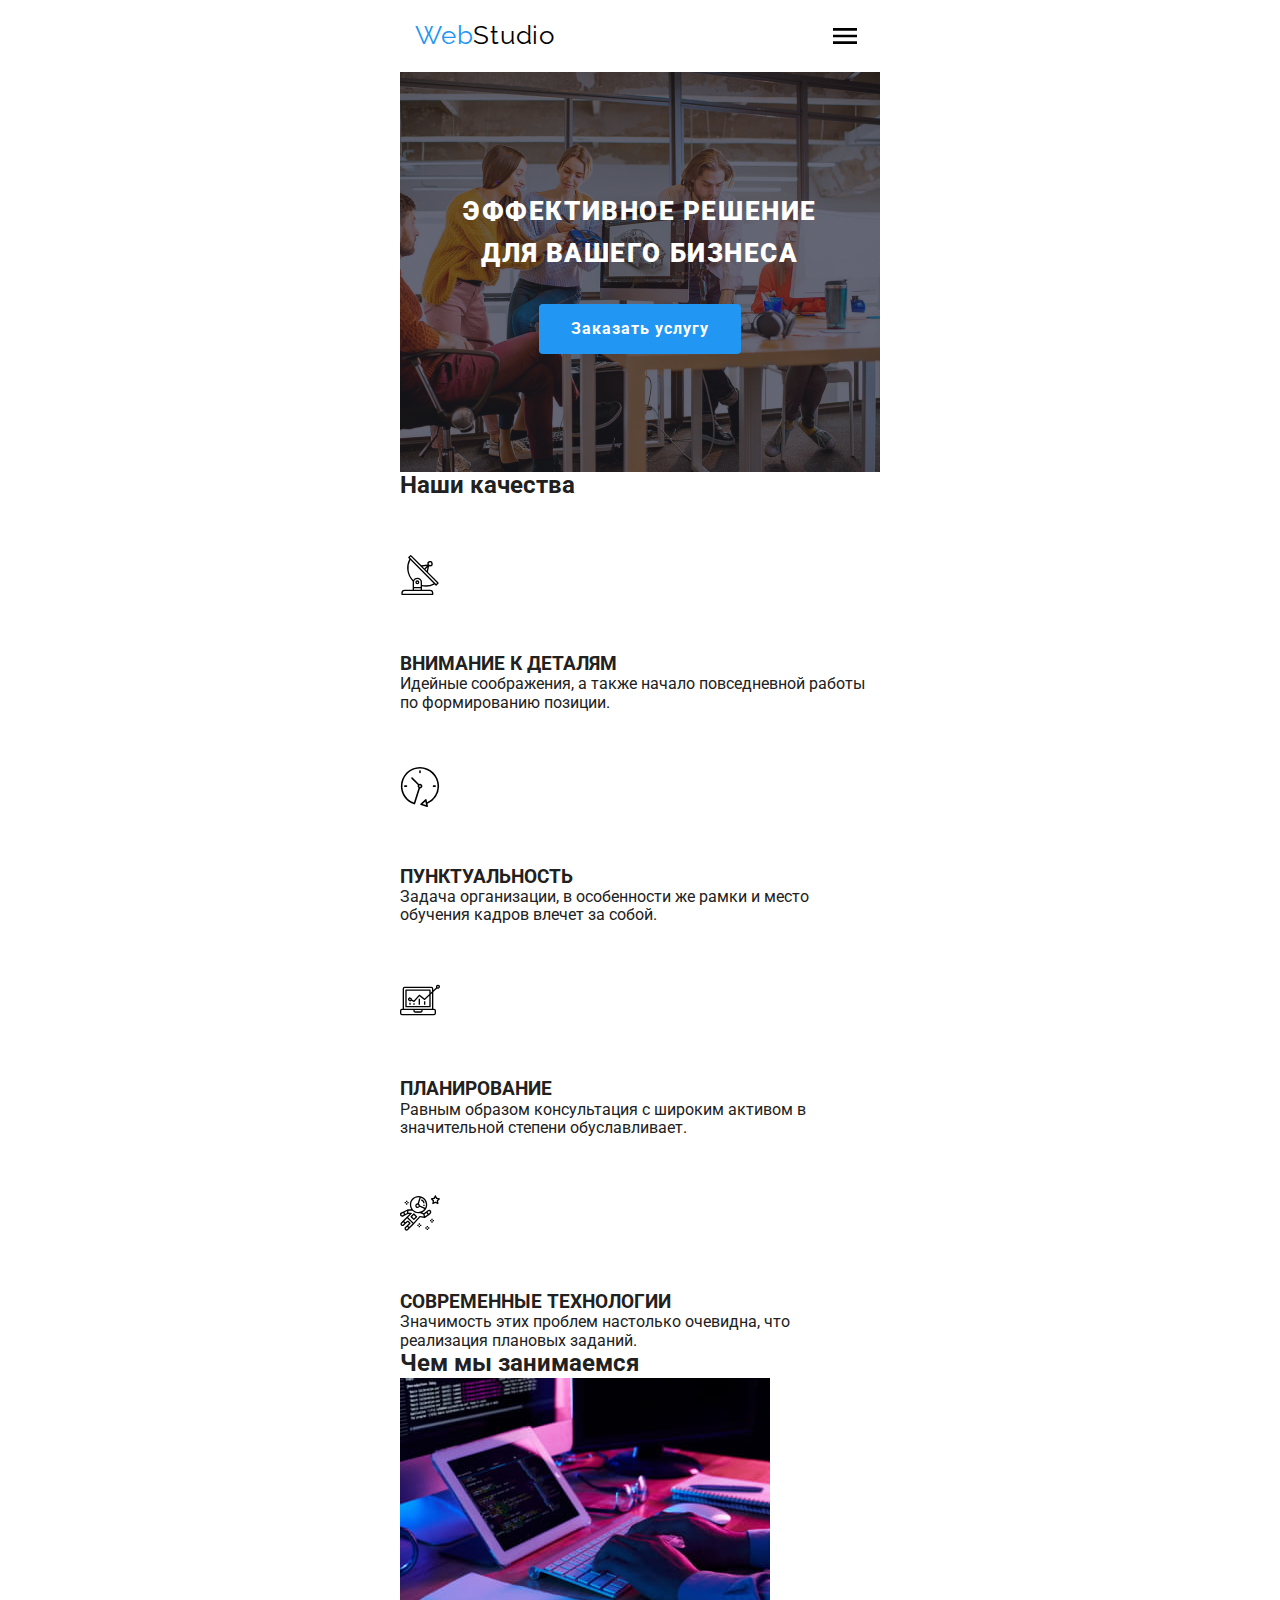
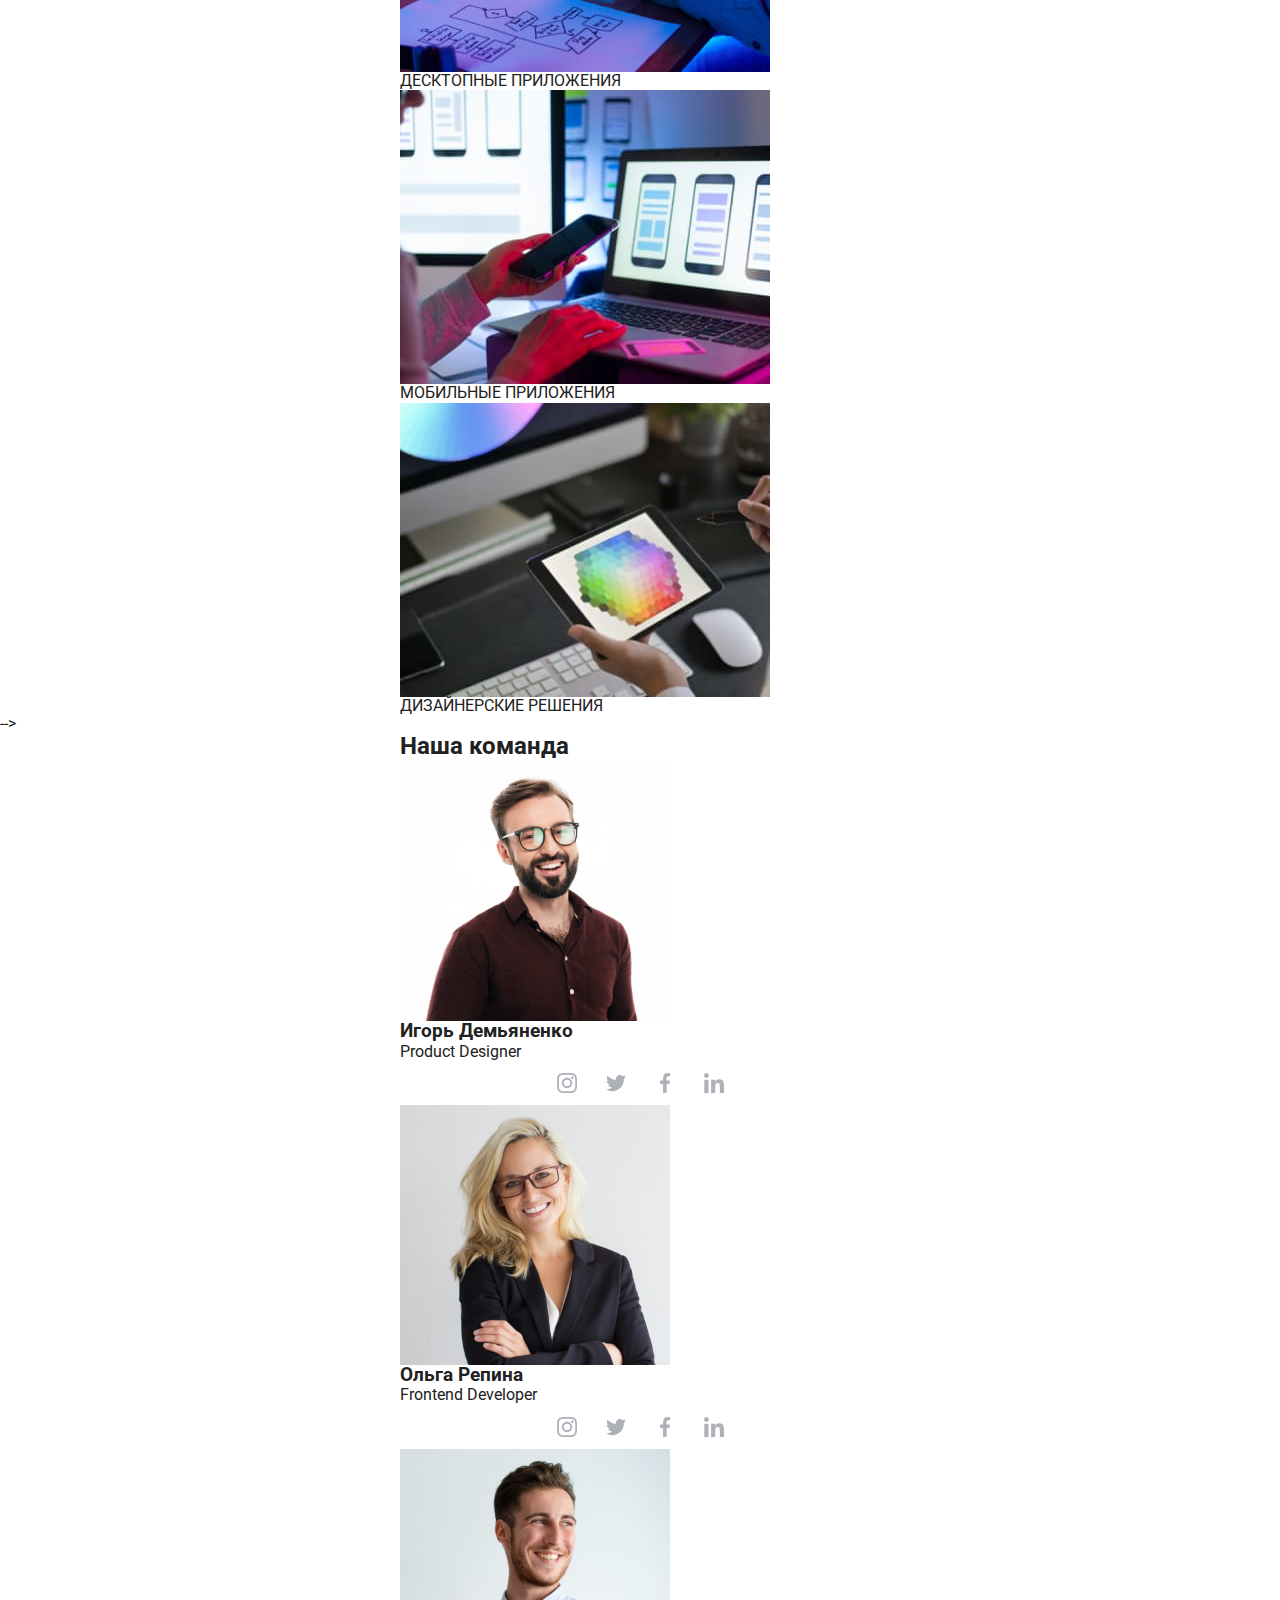
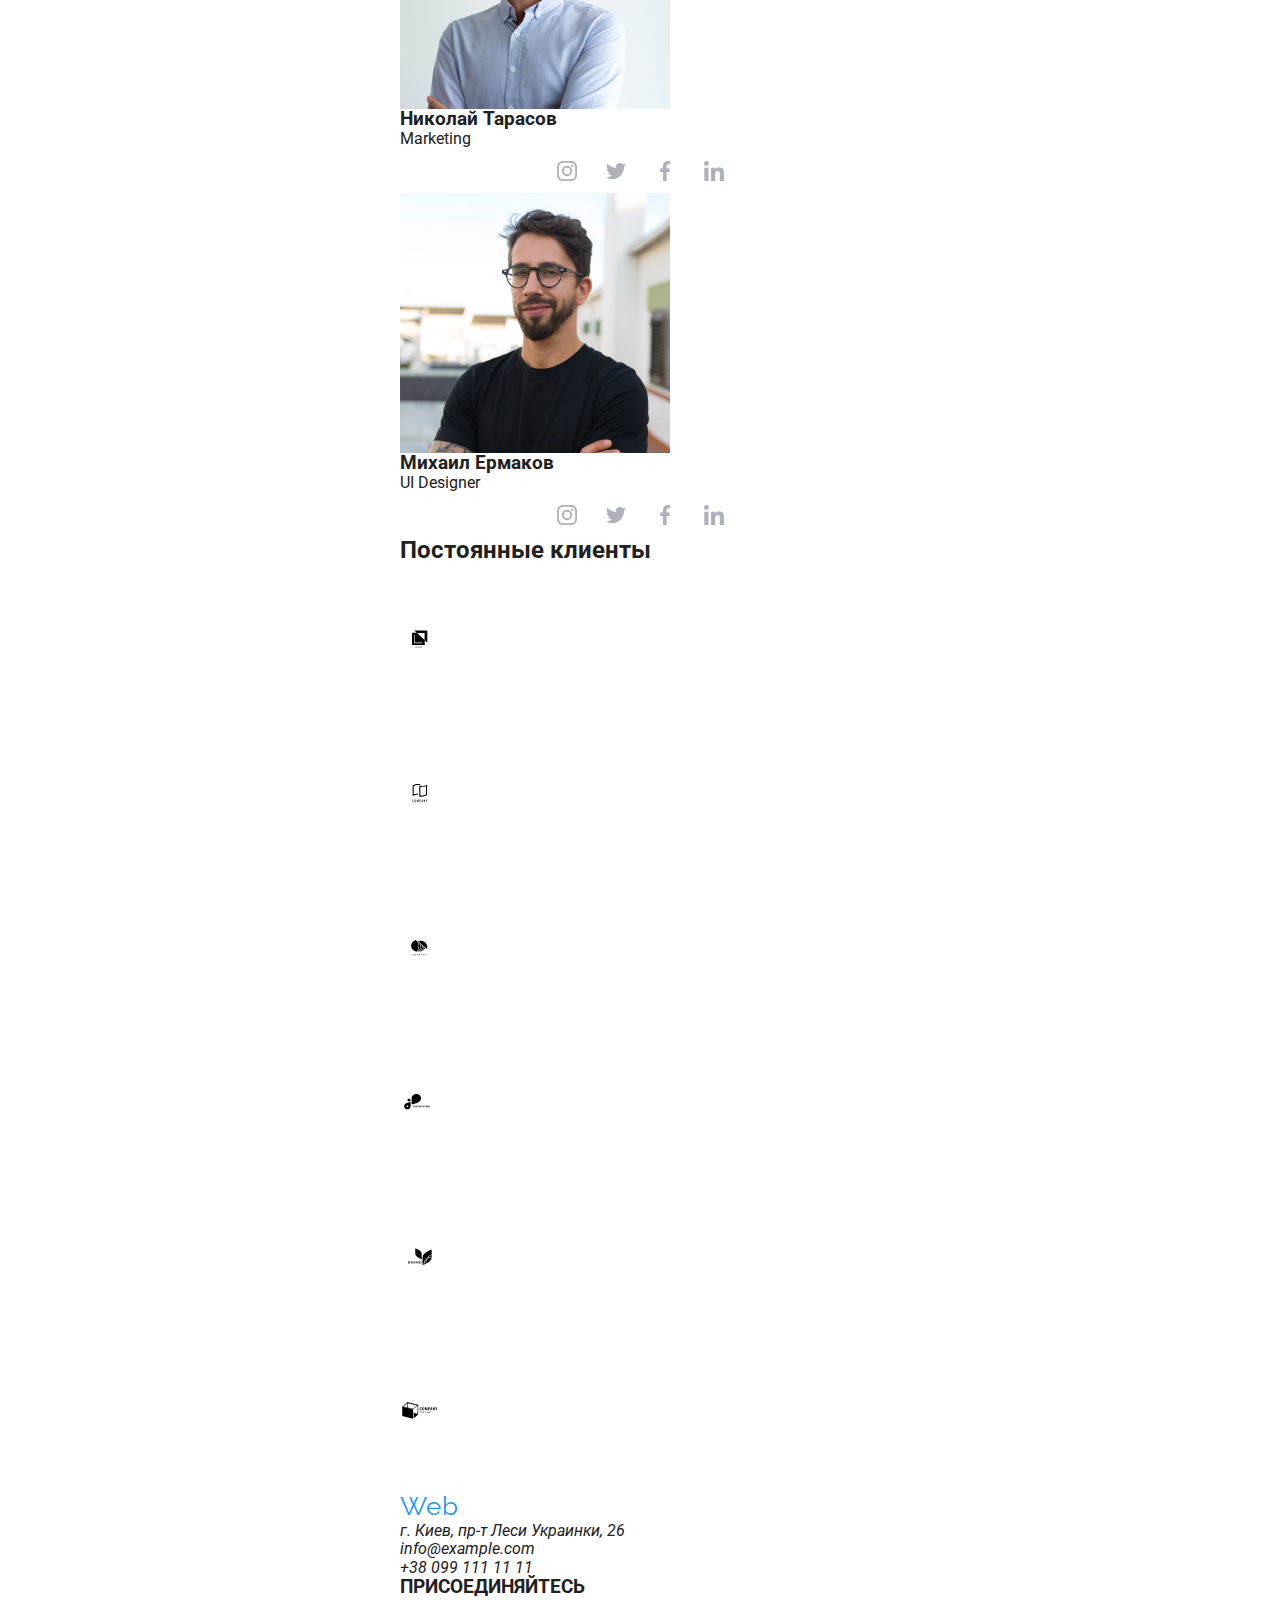
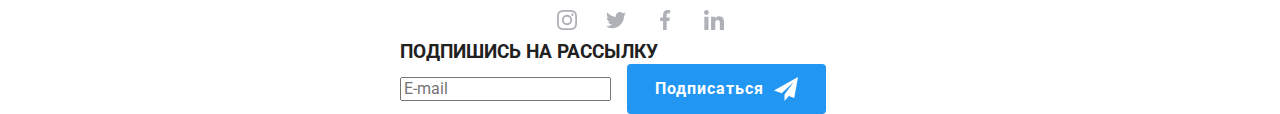
==== index.html @ 907aae22 "Скопированы фалы из дз 7" ====
<!DOCTYPE html>
<html lang="en">

<head>
  <meta charset="UTF-8" />
  <meta http-equiv="X-UA-Compatible" content="IE=edge" />
  <meta name="viewport" content="width=device-width, initial-scale=1.0" />

  <title>Document</title>
  <link rel="preconnect" href="https://fonts.googleapis.com" />
  <link rel="preconnect" href="https://fonts.gstatic.com" crossorigin />
  <link href="https://fonts.googleapis.com/css2?family=Raleway:wght@700&family=Roboto:wght@400;500;700;900&display=swap"
    rel="stylesheet" />
  <link rel="stylesheet"
    href="https://cdnjs.cloudflare.com/ajax/libs/modern-normalize/1.1.0/modern-normalize.min.css" />
  <link rel="stylesheet" href="./css/main.min.css" />
</head>

<body>
  <!-- Хедер -->
  <header class="header">
    <div class="header__container container">
      <a href="" class="logo header__logo">Web<span class="logo__studio">Studio</span></a>
      <button class="header__button button" type="button" data-menu-button>
        <svg class="button__icon" width="40" height="40">
          <use class="button__burger" href=".//images/symbol-defs.svg#icon-burger"></use>
          <use class="button__cross" href=".//images/symbol-defs.svg#icon-cross"></use>
        </svg>
      </button>
      <div class="header__menu" data-menu>
        <nav class="main-nav">
          <ul class="main-nav__list">
            <li class="main-nav__item">
              <a class="main-nav__link main-nav__link--current" href="">Студия</a>
            </li>
            <li class="main-nav__item">
              <a class="main-nav__link" href="./portfolio.html">Портфолио</a>
            </li>
            <li class="main-nav__item">
              <a class="main-nav__link" href="">Контакты</a>
            </li>
          </ul>
        </nav>

        <ul class="header__contacts contacts">
          <li class="contacts__item">
            <a href="mailto:info@devstudio.com" class="contacts__link">
              <svg class="contacts__icon" width="16" height="12">
                <use href="./images/symbol-defs.svg#icon-letter"></use>
              </svg>
              info@devstudio.com</a>
          </li>
          <li class="contacts__item">
            <a href="tel:+380961111111" class="contacts__link">
              <svg class="contacts__icon" width="10" height="16">
                <use href="./images/symbol-defs.svg#icon-phone"></use>
              </svg>
              +38 096 111 11 11</a>
          </li>
        </ul>

        <ul class="header__media media">
          <li class="media__item">Instagram</li>
          <li class="media__item">Twitter</li>
          <li class="media__item">Facebook</li>
          <li class="media__item">Linkedin</li>
        </ul>
      </div>
    </div>
  </header>
  <main>
    <!-- Блок герой -->
    <section class="hero">
      <div class="hero__container container">
        <h1 class="hero__title">
          Эффективное решение <br />
          для вашего бизнеса
        </h1>
        <button data-modal-open type="button" class="hero__button button">
          Заказать услугу
        </button>
      </div>
    </section>
    <!-- Наши качества -->
    <section class="qualities">
      <div class="container">
        <h2 class="qualities__main-title">Наши качества</h2>
        <ul class="qualities__list">
          <li class="qualities__item">
            <div class="qualities__box-icon">
              <svg class="qualities__icon" width="40">
                <use href="./images/symbol-defs.svg#icon-antenna"></use>
              </svg>
            </div>
            <h3 class="qualities__title">ВНИМАНИЕ К ДЕТАЛЯМ</h3>
            <p class="qualities__text">
              Идейные соображения, а также начало повседневной работы по
              формированию позиции.
            </p>
          </li>
          <li class="qualities__item">
            <div class="qualities__box-icon">
              <svg class="qualities__icon" width="40">
                <use href="./images/symbol-defs.svg#icon-clock"></use>
              </svg>
            </div>
            <h3 class="qualities__title">ПУНКТУАЛЬНОСТЬ</h3>
            <p class="qualities__text">
              Задача организации, в особенности же рамки и место обучения
              кадров влечет за собой.
            </p>
          </li>
          <li class="qualities__item">
            <div class="qualities__box-icon">
              <svg class="qualities__icon" width="40">
                <use href="./images/symbol-defs.svg#icon-diagram"></use>
              </svg>
            </div>
            <h3 class="qualities__title">ПЛАНИРОВАНИЕ</h3>
            <p class="qualities__text">
              Равным образом консультация с широким активом в значительной
              степени обуславливает.
            </p>
          </li>
          <li class="qualities__item">
            <div class="qualities__box-icon">
              <svg class="qualities__icon" width="40">
                <use href="./images/symbol-defs.svg#icon-astronaut"></use>
              </svg>
            </div>
            <h3 class="qualities__title">СОВРЕМЕННЫЕ ТЕХНОЛОГИИ</h3>
            <p class="qualities__text">
              Значимость этих проблем настолько очевидна, что реализация
              плановых заданий.
            </p>
          </li>
        </ul>
      </div>
    </section>
    <!-- Чем мы занимаемся -->
    <section class="we-doing">
      <div class="container">
        <h2 class="we-doing__main-title">Чем мы занимаемся</h2>
        <ul class="we-doing__list">
          <li class="we-doing__item">
            <img src="./images/box-1.jpg" alt="Мужчина занимается программирвоанием" width="370"
              class="we-doing__image" />
            <div class="we-doing__text-block">
              <p class="we-doing__text">ДЕСКТОПНЫЕ ПРИЛОЖЕНИЯ</p>
            </div>
          </li>
          <li class="we-doing__item">
            <img src="./images/box-2.jpg" alt="Девушка синхронизирует телефон с компьютером" width="370"
              class="we-doing__image" />
            <div class="we-doing__text-block">
              <p class="we-doing__text">МОБИЛЬНЫЕ ПРИЛОЖЕНИЯ</p>
            </div>
          </li>

          <li class="we-doing__item">
            <img src="./images/box-3.jpg" alt="Планшет с палитрой цветов" width="370" class="we-doing__image" />
            <div class="we-doing__text-block">
              <p class="we-doing__text">ДИЗАЙНЕРСКИЕ РЕШЕНИЯ</p>
            </div>
          </li>
        </ul>
      </div>
    </section> -->
    <!--Наша команда  -->
    <section class="our-team">
      <div class="container">
        <h2 class="our-team__main-title">Наша команда</h2>
        <ul class="team">
          <li class="team__item">
            <img src="./images/team-card-1.jpg" alt="Фото Игоря Демьяненко" width="270" class="team__image" />
            <h3 class="team__title">Игорь Демьяненко</h3>
            <p class="team__text">Product Designer</p>
            <ul class="team__social-media social-media">
              <li class="social-media__item">
                <a href="" class="social-media__link">
                  <svg class="social-media__icon">
                    <use href="./images/symbol-defs.svg#icon-instagram"></use>
                  </svg>
                </a>
              </li>
              <li class="social-media__item">
                <a href="" class="social-media__link">
                  <svg class="social-media__icon">
                    <use href="./images/symbol-defs.svg#icon-twitter"></use>
                  </svg>
                </a>
              </li>
              <li class="social-media__item">
                <a href="" class="social-media__link">
                  <svg class="social-media__icon">
                    <use href="./images/symbol-defs.svg#icon-facebook"></use>
                  </svg>
                </a>
              </li>
              <li class="social-media__item">
                <a href="" class="social-media__link">
                  <svg class="social-media__icon">
                    <use href="./images/symbol-defs.svg#icon-linkedin"></use>
                  </svg>
                </a>
              </li>
            </ul>
          </li>
          <li class="team__item">
            <img src="./images/team-card-2.jpg" alt="Фото Ольги Репиной" width="270" class="team__image" />
            <h3 class="team__title">Ольга Репина</h3>
            <p class="team__text">Frontend Developer</p>
            <ul class="team__social-media social-media">
              <li class="social-media__item">
                <a href="" class="social-media__link">
                  <svg class="social-media__icon">
                    <use href="./images/symbol-defs.svg#icon-instagram"></use>
                  </svg>
                </a>
              </li>
              <li class="social-media__item">
                <a href="" class="social-media__link">
                  <svg class="social-media__icon">
                    <use href="./images/symbol-defs.svg#icon-twitter"></use>
                  </svg>
                </a>
              </li>
              <li class="social-media__item">
                <a href="" class="social-media__link">
                  <svg class="social-media__icon">
                    <use href="./images/symbol-defs.svg#icon-facebook"></use>
                  </svg>
                </a>
              </li>
              <li class="social-media__item">
                <a href="" class="social-media__link">
                  <svg class="social-media__icon">
                    <use href="./images/symbol-defs.svg#icon-linkedin"></use>
                  </svg>
                </a>
              </li>
            </ul>
          </li>
          <li class="team__item">
            <img src="./images/team-card-3.jpg" alt="Фото Николая Тарасова" width="270" class="team__image" />
            <h3 class="team__title">Николай Тарасов</h3>
            <p class="team__text">Marketing</p>
            <ul class="team__social-media social-media">
              <li class="social-media__item">
                <a href="" class="social-media__link">
                  <svg class="social-media__icon">
                    <use href="./images/symbol-defs.svg#icon-instagram"></use>
                  </svg>
                </a>
              </li>
              <li class="social-media__item">
                <a href="" class="social-media__link">
                  <svg class="social-media__icon">
                    <use href="./images/symbol-defs.svg#icon-twitter"></use>
                  </svg>
                </a>
              </li>
              <li class="social-media__item">
                <a href="" class="social-media__link">
                  <svg class="social-media__icon">
                    <use href="./images/symbol-defs.svg#icon-facebook"></use>
                  </svg>
                </a>
              </li>
              <li class="social-media__item">
                <a href="" class="social-media__link">
                  <svg class="social-media__icon">
                    <use href="./images/symbol-defs.svg#icon-linkedin"></use>
                  </svg>
                </a>
              </li>
            </ul>
          </li>
          <li class="team__item">
            <img src="./images/team-card-4.jpg" alt="Фото Михаила Ермакова" width="270" class="team__image" />
            <h3 class="team__title">Михаил Ермаков</h3>
            <p class="team__text">UI Designer</p>
            <ul class="team__social-media social-media">
              <li class="social-media__item">
                <a href="" class="social-media__link">
                  <svg class="social-media__icon">
                    <use href="./images/symbol-defs.svg#icon-instagram"></use>
                  </svg>
                </a>
              </li>
              <li class="social-media__item">
                <a href="" class="social-media__link">
                  <svg class="social-media__icon">
                    <use href="./images/symbol-defs.svg#icon-twitter"></use>
                  </svg>
                </a>
              </li>
              <li class="social-media__item">
                <a href="" class="social-media__link">
                  <svg class="social-media__icon">
                    <use href="./images/symbol-defs.svg#icon-facebook"></use>
                  </svg>
                </a>
              </li>
              <li class="social-media__item">
                <a href="" class="social-media__link">
                  <svg class="social-media__icon">
                    <use href="./images/symbol-defs.svg#icon-linkedin"></use>
                  </svg>
                </a>
              </li>
            </ul>
          </li>
        </ul>
      </div>
    </section>
    <!-- Наши клиенты -->
    <section class="our-clients">
      <div class="container">
        <h2 class="our-clients__main-title">Постоянные клиенты</h2>
        <ul class="clients">
          <li class="clients__item">
            <a href="" class="clients__link">
              <svg class="clients__icon" width="40">
                <use href="./images/symbol-defs.svg#icon-Logo"></use>
              </svg>
            </a>
          </li>
          <li class="clients__item">
            <a href="" class="clients__link">
              <svg class="clients__icon" width="40">
                <use href="./images/symbol-defs.svg#icon-Logo-1"></use>
              </svg>
            </a>
          </li>
          <li class="clients__item">
            <a href="" class="clients__link">
              <svg class="clients__icon" width="40">
                <use href="./images/symbol-defs.svg#icon-Logo-2"></use>
              </svg>
            </a>
          </li>
          <li class="clients__item">
            <a href="" class="clients__link">
              <svg class="clients__icon" width="40">
                <use href="./images/symbol-defs.svg#icon-Logo-3"></use>
              </svg>
            </a>
          </li>
          <li class="clients__item">
            <a href="" class="clients__link">
              <svg class="clients__icon" width="40">
                <use href="./images/symbol-defs.svg#icon-Logo-4"></use>
              </svg>
            </a>
          </li>
          <li class="clients__item">
            <a href="" class="clients__link">
              <svg class="clients__icon" width="40">
                <use href="./images/symbol-defs.svg#icon-Logo-5"></use>
              </svg>
            </a>
          </li>
        </ul>
      </div>
    </section>
  </main>
  <!-- Футер -->
  <footer class="footer">
    <div class="footer__container container">
      <div class="adress-block">
        <a href="" class="logo footer__logo">Web<span class="logo__studio">Studio</span></a>
        <address class="footer__address address">
          <ul class="address__list">
            <li class="address__item">
              <a class="address__link-street" href="">г. Киев, пр-т Леси Украинки, 26
              </a>
            </li>
            <li class="address__item">
              <a class="address__link-mail" href="mailto:info@example.com">info@example.com</a>
            </li>
            <li class="address__item">
              <a class="address__link-telephon" href="tel:+38 099 111 11 11">+38 099 111 11 11</a>
            </li>
          </ul>
        </address>
      </div>

      <div class="media-block">
        <h3 class="footer__title">ПРИСОЕДИНЯЙТЕСЬ</h3>
        <ul class="footer__social-media social-media">
          <li class="social-media__item">
            <a href="" class="social-media__link">
              <svg class="social-media__icon">
                <use href="./images/symbol-defs.svg#icon-instagram"></use>
              </svg>
            </a>
          </li>
          <li class="social-media__item">
            <a href="" class="social-media__link">
              <svg class="social-media__icon">
                <use href="./images/symbol-defs.svg#icon-twitter"></use>
              </svg>
            </a>
          </li>
          <li class="social-media__item">
            <a href="" class="social-media__link">
              <svg class="social-media__icon">
                <use href="./images/symbol-defs.svg#icon-facebook"></use>
              </svg>
            </a>
          </li>
          <li class="social-media__item">
            <a href="" class="social-media__link">
              <svg class="social-media__icon">
                <use href="./images/symbol-defs.svg#icon-linkedin"></use>
              </svg>
            </a>
          </li>
        </ul>
      </div>

      <form class="footer__subscription subscription">
        <h3 class="subscription__title">ПОДПИШИСЬ НА РАССЫЛКУ</h3>
        <label>
          <input class="subscription__field" name="mail-footer" type="mail" placeholder="E-mail" />
        </label>
        <button class="footer__button subscription__button button" type="button">
          <span class="button__text">Подписаться</span>
        </button>
      </form>
    </div>
  </footer>
  <!-- Модальное окно -->
  <!-- <div class="backdrop is-hidden" data-modal>
    <div class="modal">
      <button class="modal__close-button close-button" type="button" data-modal-close>
        <svg class="close-button__icon">
          <use href="./images/symbol-defs.svg#icon-close"></use>
        </svg>
      </button>
      <form class="modal__register-form register-form" autocomplete="off">
        <h3 class="register-form__main-title">
          Оставьте свои данные, мы вам перезвоним
          </h2>
          <ul class="register-form__list">

            <li class="register-form__item">
              <label class="register-form__field-title">
                <input class="register-form__field" type="text" name="name" placeholder=" " />
                <span class="register-form__name">Name</span>
                <svg class="register-form__icon">
                  <use href="./images/symbol-defs.svg#icon-person-field"></use>
                </svg>
              </label>
            </li>
            <li class="register-form__item"> <label class="register-form__field-title">
                <input class="register-form__field" type="tel" name="telephone" placeholder=" " />
                <span class="register-form__name">Telephone</span>
                <svg class="register-form__icon">
                  <use href="./images/symbol-defs.svg#icon-phone-field"></use>
                </svg>

              </label></li>
            <li class="register-form__item"><label class="register-form__field-title">
                <input class="register-form__field" type="mail" name="mail" placeholder=" " />
                <span class="register-form__name">Mail</span>
                <svg class="register-form__icon">
                  <use href="./images/symbol-defs.svg#icon-mail-field"></use>
                </svg>

              </label></li>

            <li class="register-form__item">
              <label class="register-form__field-title">
                <span class="register-form__name-comment">Коментарий</span>
                <textarea class="register-form__field-comment" name="comment" cols="30" rows="10"
                  placeholder="Введите текст"></textarea>
              </label>
            </li>
          </ul>


          <label class="register-form__agreement agreement">
            <input class="register-form__checkbox" type="checkbox" name="agreement" />
            <svg class="agreement__icon">
              <use href="./images/symbol-defs.svg#icon-mark-field"></use>
            </svg>
            <span class="agreement__text">Соглашаюсь с рассылкой и принимаю
              <a class="agreement__link" href="">Условия договора</a></span>
          </label>

          <button data-modal-open type="submit" class="agreement__button button">
            Отправить
          </button>


      </form>
    </div>
  </div> -->

  <!-- Скрипты JS -->
  <script src="./js/modal.js"></script>
  <script src="./js/menu.js"></script>
  <script>
    (() => {
      document
        .querySelector(".modal__register-form")
        .addEventListener("submit", (e) => {
          e.preventDefault();

          new FormData(e.currentTarget).forEach((value, name) =>
            console.log(`${name}: ${value}`)
          );

          e.currentTarget.reset();
        });
    })();
  </script>
</body>

</html>
---- css/main.min.css ----
h1,h2,h3,p,ul{margin:0;padding:0}ul{list-style-type:none}img{display:block;max-width:100%;height:auto}a{color:currentColor;text-decoration:none}body{font-family:'Roboto', sans-serif;color:#212121;background-color:#fff}.logo{display:block;font-family:'Raleway', sans-serif;color:#2196f3;font-size:26px;line-height:1.2;letter-spacing:0.03em}.header__logo .logo__studio{color:#000}.footer__logo .logo__studio{color:#fff}.button{display:block;-webkit-box-align:center;-ms-flex-align:center;align-items:center;margin-left:auto;margin-right:auto;border:none;border-radius:4px;background-color:#2196f3;color:#fff;font-family:inherit;text-align:center;font-weight:700;font-size:16px;line-height:1.87;letter-spacing:0.06em;cursor:pointer}.hero__button{padding:10px 32px}.footer__button{margin-left:12px;display:inline-block;padding:10px 28px}.footer__button .button__text{display:-webkit-box;display:-ms-flexbox;display:flex;-webkit-box-align:center;-ms-flex-align:center;align-items:center}.footer__button .button__text::after{content:'';width:24px;height:24px;background-image:url(../images/icon-send.svg);background-position:center;background-size:contain;margin-left:10px}.filter__button{padding:6px 22px;background-color:#f5f4fa;color:#212121;font-weight:500;font-size:16px;line-height:1.62;letter-spacing:0.03em;-webkit-transition:color 250ms cubic-bezier(0.4, 0, 0.2, 1),background-color 250ms cubic-bezier(0.4, 0, 0.2, 1);transition:color 250ms cubic-bezier(0.4, 0, 0.2, 1),background-color 250ms cubic-bezier(0.4, 0, 0.2, 1)}.filter__button:hover,.filter__button:focus{background-color:#2196f3;color:#fff;-webkit-box-shadow:0px 3px 1px rgba(0,0,0,0.1),0px 1px 2px rgba(0,0,0,0.08),0px 2px 2px rgba(0,0,0,0.12);box-shadow:0px 3px 1px rgba(0,0,0,0.1),0px 1px 2px rgba(0,0,0,0.08),0px 2px 2px rgba(0,0,0,0.12)}.modal__close-button{position:absolute;top:8px;right:8px;width:30px;height:30px;margin:0;border:none;cursor:pointer;border-radius:50%;background-color:initial;border:1px solid rgba(0,0,0,0.1)}.modal__close-button:hover,.modal__close-button:focus{fill:#2196f3}.modal__close-button .close-button__icon{position:absolute;position:absolute;left:50%;top:50%;-webkit-transform:translate(-50%, -50%);transform:translate(-50%, -50%);fill:var(--black-text-colore);width:11px;height:11px;-webkit-transition:fill 250ms cubic-bezier(0.4, 0, 0.2, 1);transition:fill 250ms cubic-bezier(0.4, 0, 0.2, 1)}.agreement__button{margin:0 auto;margin-top:30px;padding:10px 55px}.social-media{display:-webkit-box;display:-ms-flexbox;display:flex;-webkit-box-pack:center;-ms-flex-pack:center;justify-content:center}.social-media__item:not(:last-child){margin-right:5px}.social-media__link{display:-webkit-box;display:-ms-flexbox;display:flex;width:44px;height:44px;-webkit-box-align:center;-ms-flex-align:center;align-items:center;-webkit-box-pack:center;-ms-flex-pack:center;justify-content:center;border-radius:50%;fill:#afb1b8;-webkit-transition:background-color 250ms cubic-bezier(0.4, 0, 0.2, 1),fill 250ms cubic-bezier(0.4, 0, 0.2, 1);transition:background-color 250ms cubic-bezier(0.4, 0, 0.2, 1),fill 250ms cubic-bezier(0.4, 0, 0.2, 1)}.social-media__link:hover{fill:white;background-color:#2196f3}.social-media__icon{width:20px;height:20px}.footer__social-media .social-media__link{background-color:rgba(255,255,255,0.1)}.footer__social-media .social-media__link:hover{background-color:#2196f3}.container{position:relative;max-width:480px;margin:0 auto}.header__button{position:relative;padding:0;margin:0;display:-webkit-box;display:-ms-flexbox;display:flex;border-radius:0;border:none;background-color:initial;z-index:20}.header__button .button__cross{display:none}.header__button--is-open .button__cross{display:block;position:absolute}.header__button--is-open .button__burger{display:none}.header__container{padding:16px 15px;display:-webkit-box;display:-ms-flexbox;display:flex;-webkit-box-align:center;-ms-flex-align:center;align-items:center;-webkit-box-pack:justify;-ms-flex-pack:justify;justify-content:space-between}.header__menu{position:absolute;background-color:#fff;top:0;left:0;bottom:0;width:100%;height:796px;z-index:10;display:none;padding:48px 40px}.header__menu--is-open{display:block}.main-nav__link{font-weight:500;font-size:40px;line-height:1.17;text-align:center;letter-spacing:0.02em}.main-nav__link:hover{color:#2196f3}.header__contacts{display:-webkit-box;display:-ms-flexbox;display:flex;-webkit-box-orient:vertical;-webkit-box-direction:reverse;-ms-flex-direction:column-reverse;flex-direction:column-reverse}.contacts__item:last-child{font-weight:500;font-size:34px;line-height:1.17;letter-spacing:0.02em;color:#2196f3}.contacts__item:last-child .contacts__icon{display:none}.contacts__item:first-child{margin-top:32px;font-weight:500;font-size:24px;line-height:1.16;letter-spacing:0.02em;color:#757575}.contacts__item:first-child .contacts__icon{display:none}.main-nav__item:not(:last-child){margin-bottom:32px}.main-nav__item:last-child{margin-bottom:302px}.header__media{display:-webkit-box;display:-ms-flexbox;display:flex;-webkit-box-pack:justify;-ms-flex-pack:justify;justify-content:space-between;-ms-flex-wrap:wrap;flex-wrap:wrap}.header__media .media__item{display:-webkit-box;display:-ms-flexbox;display:flex;-webkit-box-align:center;-ms-flex-align:center;align-items:center;margin-top:64px;font-weight:500;font-size:18px;line-height:22px;letter-spacing:0.02em;color:#2196f3}.header__media .media__item::after{display:inline-block;content:'';width:1px;height:22px;background-color:#2196f3;margin-left:10px}.hero__container{background-image:-webkit-gradient(linear, left top, right top, from(rgba(47,48,58,0.4)), to(rgba(47,48,58,0.4))),url(../../images/hero.jpg);background-image:linear-gradient(to right, rgba(47,48,58,0.4), rgba(47,48,58,0.4)),url(../../images/hero.jpg);background-position:center;background-size:cover;background-repeat:no-repeat;padding-bottom:118px}.hero__container .hero__title{padding-top:118px;padding-bottom:30px;font-weight:900;font-size:26px;line-height:42px;text-align:center;letter-spacing:0.06em;text-transform:uppercase;color:#ffffff}
/*# sourceMappingURL=main.min.css.map */
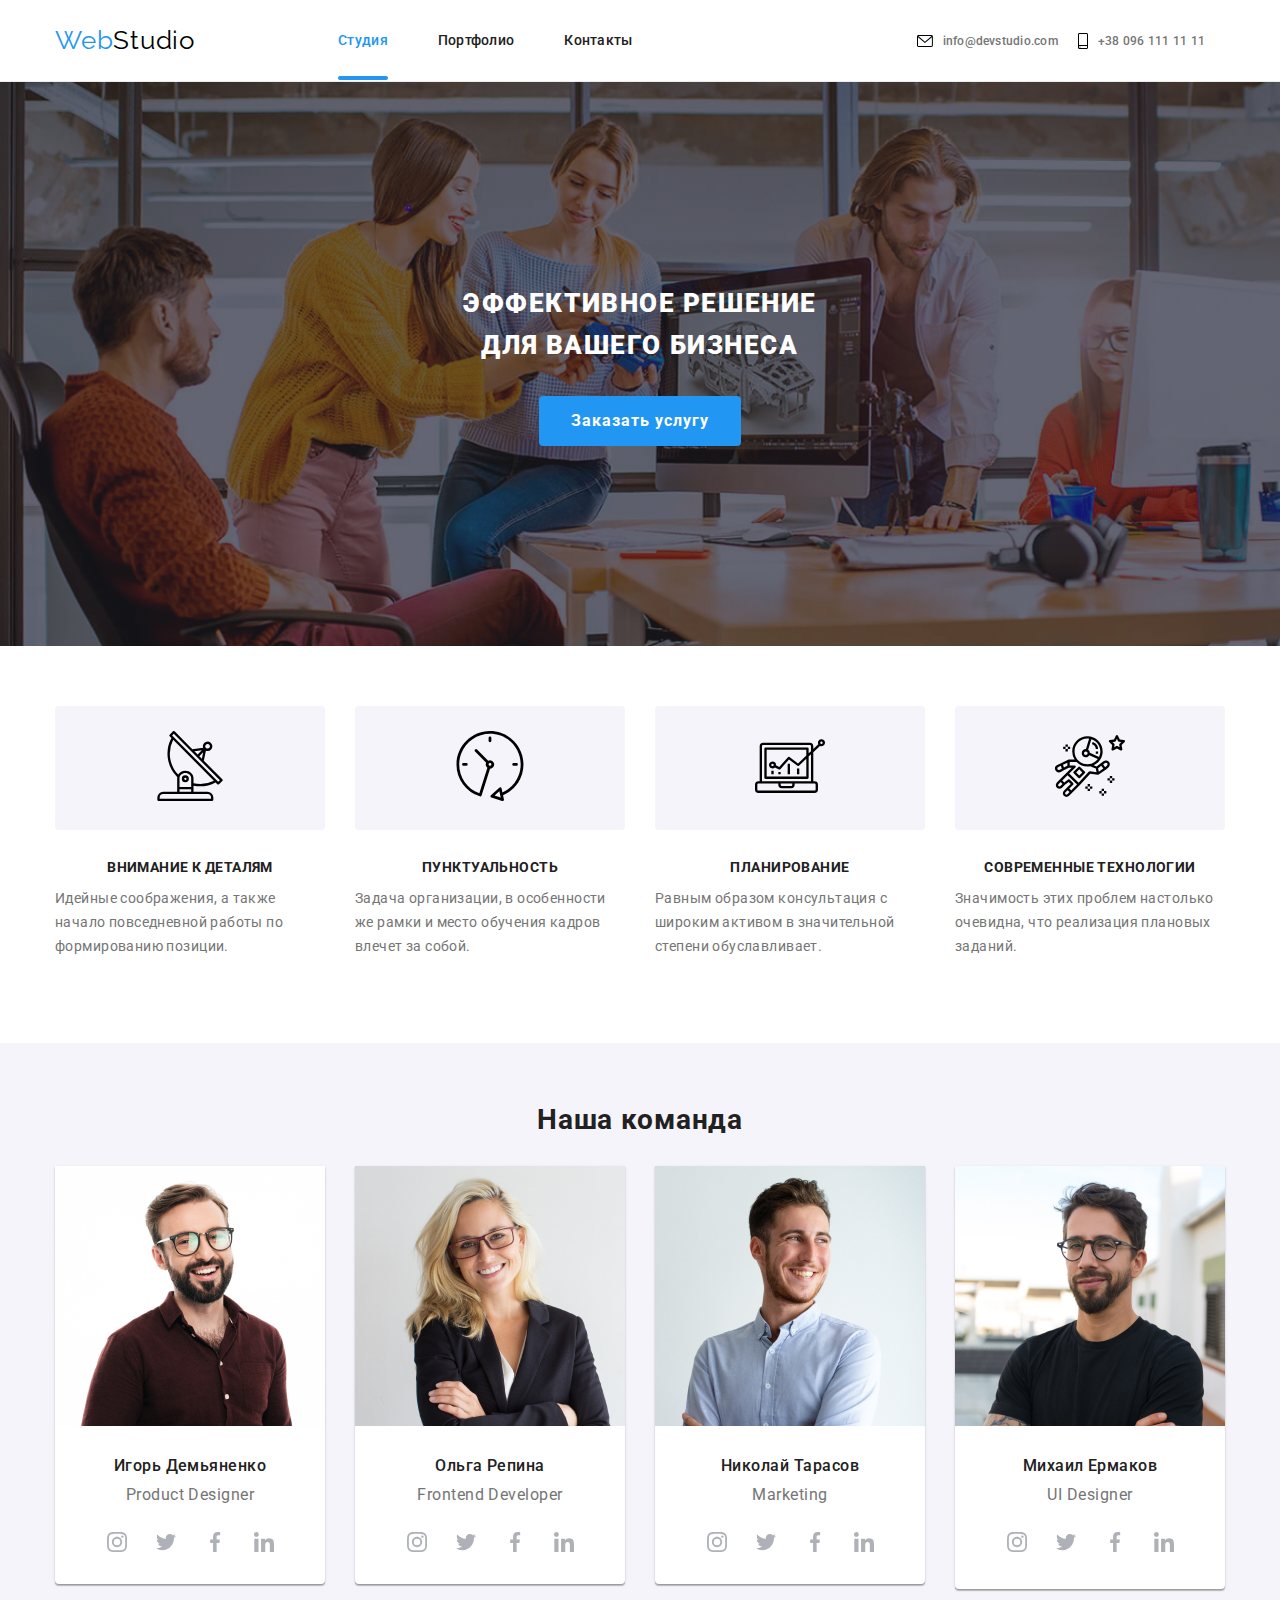
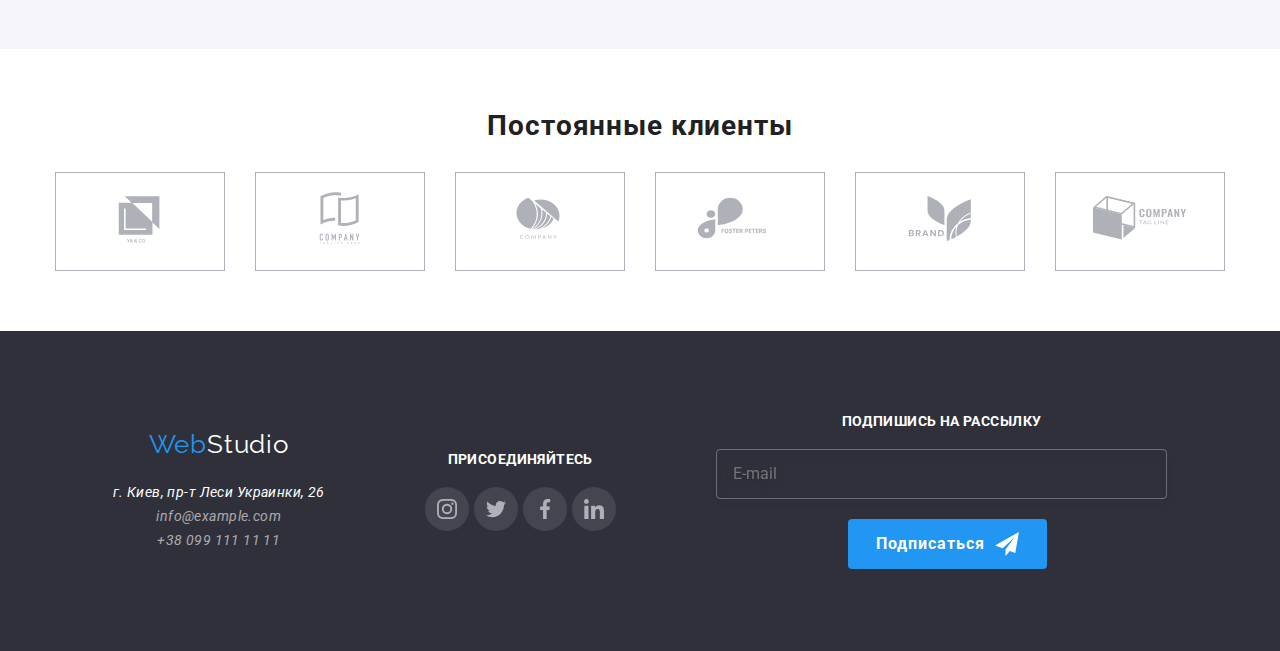
==== commit 47c828e0: "Переделан под адаптив, иправлены ошибки валидатора" ====
--- a/index.html
+++ b/index.html
@@ -20,13 +20,15 @@
   <!-- Хедер -->
   <header class="header">
     <div class="header__container container">
-      <a href="" class="logo header__logo">Web<span class="logo__studio">Studio</span></a>
-      <button class="header__button button" type="button" data-menu-button>
-        <svg class="button__icon" width="40" height="40">
-          <use class="button__burger" href=".//images/symbol-defs.svg#icon-burger"></use>
-          <use class="button__cross" href=".//images/symbol-defs.svg#icon-cross"></use>
-        </svg>
-      </button>
+      <div class="header__box">
+        <a href="" class="logo header__logo">Web<span class="logo__studio">Studio</span></a>
+        <button class="header__button " type="button" data-menu-button>
+          <svg class="button__icon" width="40" height="40">
+            <use class="button__burger" href=".//images/symbol-defs.svg#icon-burger"></use>
+            <use class="button__cross" href=".//images/symbol-defs.svg#icon-cross"></use>
+          </svg>
+        </button>
+      </div>
       <div class="header__menu" data-menu>
         <nav class="main-nav">
           <ul class="main-nav__list">
@@ -60,10 +62,10 @@
         </ul>
 
         <ul class="header__media media">
-          <li class="media__item">Instagram</li>
-          <li class="media__item">Twitter</li>
-          <li class="media__item">Facebook</li>
-          <li class="media__item">Linkedin</li>
+          <li class="media__item"><a href="">Instagram</a></li>
+          <li class="media__item"><a href="">Twitter</a></li>
+          <li class="media__item"><a href="">Facebook</a></li>
+          <li class="media__item"><a href="">Linkedin</a></li>
         </ul>
       </div>
     </div>
@@ -71,7 +73,7 @@
   <main>
     <!-- Блок герой -->
     <section class="hero">
-      <div class="hero__container container">
+      <div class="hero__container">
         <h1 class="hero__title">
           Эффективное решение <br />
           для вашего бизнеса
@@ -83,12 +85,12 @@
     </section>
     <!-- Наши качества -->
     <section class="qualities">
-      <div class="container">
+      <div class="container qualities__container">
         <h2 class="qualities__main-title">Наши качества</h2>
         <ul class="qualities__list">
           <li class="qualities__item">
             <div class="qualities__box-icon">
-              <svg class="qualities__icon" width="40">
+              <svg class="qualities__icon">
                 <use href="./images/symbol-defs.svg#icon-antenna"></use>
               </svg>
             </div>
@@ -100,7 +102,7 @@
           </li>
           <li class="qualities__item">
             <div class="qualities__box-icon">
-              <svg class="qualities__icon" width="40">
+              <svg class="qualities__icon">
                 <use href="./images/symbol-defs.svg#icon-clock"></use>
               </svg>
             </div>
@@ -112,7 +114,7 @@
           </li>
           <li class="qualities__item">
             <div class="qualities__box-icon">
-              <svg class="qualities__icon" width="40">
+              <svg class="qualities__icon">
                 <use href="./images/symbol-defs.svg#icon-diagram"></use>
               </svg>
             </div>
@@ -124,7 +126,7 @@
           </li>
           <li class="qualities__item">
             <div class="qualities__box-icon">
-              <svg class="qualities__icon" width="40">
+              <svg class="qualities__icon">
                 <use href="./images/symbol-defs.svg#icon-astronaut"></use>
               </svg>
             </div>
@@ -165,14 +167,22 @@
           </li>
         </ul>
       </div>
-    </section> -->
+    </section>
     <!--Наша команда  -->
     <section class="our-team">
       <div class="container">
         <h2 class="our-team__main-title">Наша команда</h2>
         <ul class="team">
           <li class="team__item">
-            <img src="./images/team-card-1.jpg" alt="Фото Игоря Демьяненко" width="270" class="team__image" />
+            <picture>
+              <source srcset="./images/card-1-desktop.jpg 1x, ./images/card-1-desktop@2x.jpg 2x"
+                media="(min-width: 1200px)" />
+              <source srcset="./images/card-1-tablet.jpg 1x, ./images/card-1-tablet@2x.jpg 2x"
+                media="(min-width: 768px)" />
+              <source srcset="./images/card-1-mob.jpg 1x, ./images/card-1-mob@2x.jpg 2x" media="(min-width: 480px)" />
+              <img class="team__image" src="./images/card-1-mob.jpg" alt="Фото Игоря Демьяненко" />
+            </picture>
+
             <h3 class="team__title">Игорь Демьяненко</h3>
             <p class="team__text">Product Designer</p>
             <ul class="team__social-media social-media">
@@ -207,7 +217,17 @@
             </ul>
           </li>
           <li class="team__item">
-            <img src="./images/team-card-2.jpg" alt="Фото Ольги Репиной" width="270" class="team__image" />
+            <picture>
+              <source srcset="./images/card-2-desktop.jpg 1x, ./images/card-2-desktop@2x.jpg 2x"
+                media="(min-width: 1200px)" />
+              <source srcset="./images/card-2-tablet.jpg 1x, ./images/card-2-tablet@2x.jpg 2x"
+                media="(min-width: 768px)" />
+              <source srcset="./images/card-1-mob.jpg 1x, ./images/card-1-mob@2x.jpg 2x" media="(min-width: 480px)" />
+
+
+              <img class="team__image" src="./images/card-2-mob.jpg" alt="Фото Ольги Репиной" />
+            </picture>
+
             <h3 class="team__title">Ольга Репина</h3>
             <p class="team__text">Frontend Developer</p>
             <ul class="team__social-media social-media">
@@ -242,7 +262,16 @@
             </ul>
           </li>
           <li class="team__item">
-            <img src="./images/team-card-3.jpg" alt="Фото Николая Тарасова" width="270" class="team__image" />
+            <picture>
+              <source srcset="./images/card-3-desktop.jpg 1x, ./images/card-3-desktop@2x.jpg 2x"
+                media="(min-width: 1200px)" />
+              <source srcset="./images/card-3-tablet.jpg 1x, ./images/card-3-tablet@2x.jpg 2x"
+                media="(min-width: 768px)" />
+              <source srcset="./images/card-3-mob.jpg 1x, ./images/card-3-mob@3x.jpg 2x" media="(min-width: 480px)" />
+
+              <img class="team__image" src="./images/card-3-mob.jpg" alt="Фото Николая Тарасова" />
+            </picture>
+
             <h3 class="team__title">Николай Тарасов</h3>
             <p class="team__text">Marketing</p>
             <ul class="team__social-media social-media">
@@ -277,7 +306,16 @@
             </ul>
           </li>
           <li class="team__item">
-            <img src="./images/team-card-4.jpg" alt="Фото Михаила Ермакова" width="270" class="team__image" />
+            <picture>
+              <source srcset="./images/card-4-desktop.jpg 1x, ./images/card-4-desktop@2x.jpg 2x"
+                media="(min-width: 1200px)" />
+              <source srcset="./images/card-4-tablet.jpg 1x, ./images/card-4-tablet@2x.jpg 2x"
+                media="(min-width: 768px)" />
+              <source srcset="./images/card-4-mob.jpg 1x, ./images/card-4-mob@3x.jpg 2x" media="(min-width: 480px)" />
+
+              <img class="team__image" src="./images/card-4-mob.jpg" alt="Фото Михаила Ермакова" />
+            </picture>
+
             <h3 class="team__title">Михаил Ермаков</h3>
             <p class="team__text">UI Designer</p>
             <ul class="team__social-media social-media">
@@ -321,42 +359,42 @@
         <ul class="clients">
           <li class="clients__item">
             <a href="" class="clients__link">
-              <svg class="clients__icon" width="40">
+              <svg class="clients__icon">
                 <use href="./images/symbol-defs.svg#icon-Logo"></use>
               </svg>
             </a>
           </li>
           <li class="clients__item">
             <a href="" class="clients__link">
-              <svg class="clients__icon" width="40">
+              <svg class="clients__icon">
                 <use href="./images/symbol-defs.svg#icon-Logo-1"></use>
               </svg>
             </a>
           </li>
           <li class="clients__item">
             <a href="" class="clients__link">
-              <svg class="clients__icon" width="40">
+              <svg class="clients__icon">
                 <use href="./images/symbol-defs.svg#icon-Logo-2"></use>
               </svg>
             </a>
           </li>
           <li class="clients__item">
             <a href="" class="clients__link">
-              <svg class="clients__icon" width="40">
+              <svg class="clients__icon">
                 <use href="./images/symbol-defs.svg#icon-Logo-3"></use>
               </svg>
             </a>
           </li>
           <li class="clients__item">
             <a href="" class="clients__link">
-              <svg class="clients__icon" width="40">
+              <svg class="clients__icon">
                 <use href="./images/symbol-defs.svg#icon-Logo-4"></use>
               </svg>
             </a>
           </li>
           <li class="clients__item">
             <a href="" class="clients__link">
-              <svg class="clients__icon" width="40">
+              <svg class="clients__icon">
                 <use href="./images/symbol-defs.svg#icon-Logo-5"></use>
               </svg>
             </a>
@@ -380,7 +418,7 @@
               <a class="address__link-mail" href="mailto:info@example.com">info@example.com</a>
             </li>
             <li class="address__item">
-              <a class="address__link-telephon" href="tel:+38 099 111 11 11">+38 099 111 11 11</a>
+              <a class="address__link-telephon" href="tel:+380991111111">+38 099 111 11 11</a>
             </li>
           </ul>
         </address>
@@ -423,7 +461,7 @@
       <form class="footer__subscription subscription">
         <h3 class="subscription__title">ПОДПИШИСЬ НА РАССЫЛКУ</h3>
         <label>
-          <input class="subscription__field" name="mail-footer" type="mail" placeholder="E-mail" />
+          <input class="subscription__field" name="mail-footer" type="email" placeholder="E-mail" />
         </label>
         <button class="footer__button subscription__button button" type="button">
           <span class="button__text">Подписаться</span>
@@ -432,17 +470,18 @@
     </div>
   </footer>
   <!-- Модальное окно -->
-  <!-- <div class="backdrop is-hidden" data-modal>
-    <div class="modal">
-      <button class="modal__close-button close-button" type="button" data-modal-close>
-        <svg class="close-button__icon">
-          <use href="./images/symbol-defs.svg#icon-close"></use>
-        </svg>
-      </button>
-      <form class="modal__register-form register-form" autocomplete="off">
-        <h3 class="register-form__main-title">
-          Оставьте свои данные, мы вам перезвоним
-          </h2>
+  <div class="container-modal">
+    <div class="backdrop is-hidden" data-modal>
+      <div class="modal ">
+        <button class="modal__close-button close-button" type="button" data-modal-close>
+          <svg class="close-button__icon">
+            <use href="./images/symbol-defs.svg#icon-close"></use>
+          </svg>
+        </button>
+        <form class="modal__register-form register-form" autocomplete="off">
+          <h3 class="register-form__main-title">
+            Оставьте свои данные, мы вам перезвоним
+          </h3>
           <ul class="register-form__list">
 
             <li class="register-form__item">
@@ -463,7 +502,7 @@
 
               </label></li>
             <li class="register-form__item"><label class="register-form__field-title">
-                <input class="register-form__field" type="mail" name="mail" placeholder=" " />
+                <input class="register-form__field" type="email" name="mail" placeholder=" " />
                 <span class="register-form__name">Mail</span>
                 <svg class="register-form__icon">
                   <use href="./images/symbol-defs.svg#icon-mail-field"></use>
@@ -495,9 +534,10 @@
           </button>
 
 
-      </form>
+        </form>
+      </div>
     </div>
-  </div> -->
+  </div>
 
   <!-- Скрипты JS -->
   <script src="./js/modal.js"></script>
--- a/css/main.min.css
+++ b/css/main.min.css
@@ -1,2 +1,2 @@
-h1,h2,h3,p,ul{margin:0;padding:0}ul{list-style-type:none}img{display:block;max-width:100%;height:auto}a{color:currentColor;text-decoration:none}body{font-family:'Roboto', sans-serif;color:#212121;background-color:#fff}.logo{display:block;font-family:'Raleway', sans-serif;color:#2196f3;font-size:26px;line-height:1.2;letter-spacing:0.03em}.header__logo .logo__studio{color:#000}.footer__logo .logo__studio{color:#fff}.button{display:block;-webkit-box-align:center;-ms-flex-align:center;align-items:center;margin-left:auto;margin-right:auto;border:none;border-radius:4px;background-color:#2196f3;color:#fff;font-family:inherit;text-align:center;font-weight:700;font-size:16px;line-height:1.87;letter-spacing:0.06em;cursor:pointer}.hero__button{padding:10px 32px}.footer__button{margin-left:12px;display:inline-block;padding:10px 28px}.footer__button .button__text{display:-webkit-box;display:-ms-flexbox;display:flex;-webkit-box-align:center;-ms-flex-align:center;align-items:center}.footer__button .button__text::after{content:'';width:24px;height:24px;background-image:url(../images/icon-send.svg);background-position:center;background-size:contain;margin-left:10px}.filter__button{padding:6px 22px;background-color:#f5f4fa;color:#212121;font-weight:500;font-size:16px;line-height:1.62;letter-spacing:0.03em;-webkit-transition:color 250ms cubic-bezier(0.4, 0, 0.2, 1),background-color 250ms cubic-bezier(0.4, 0, 0.2, 1);transition:color 250ms cubic-bezier(0.4, 0, 0.2, 1),background-color 250ms cubic-bezier(0.4, 0, 0.2, 1)}.filter__button:hover,.filter__button:focus{background-color:#2196f3;color:#fff;-webkit-box-shadow:0px 3px 1px rgba(0,0,0,0.1),0px 1px 2px rgba(0,0,0,0.08),0px 2px 2px rgba(0,0,0,0.12);box-shadow:0px 3px 1px rgba(0,0,0,0.1),0px 1px 2px rgba(0,0,0,0.08),0px 2px 2px rgba(0,0,0,0.12)}.modal__close-button{position:absolute;top:8px;right:8px;width:30px;height:30px;margin:0;border:none;cursor:pointer;border-radius:50%;background-color:initial;border:1px solid rgba(0,0,0,0.1)}.modal__close-button:hover,.modal__close-button:focus{fill:#2196f3}.modal__close-button .close-button__icon{position:absolute;position:absolute;left:50%;top:50%;-webkit-transform:translate(-50%, -50%);transform:translate(-50%, -50%);fill:var(--black-text-colore);width:11px;height:11px;-webkit-transition:fill 250ms cubic-bezier(0.4, 0, 0.2, 1);transition:fill 250ms cubic-bezier(0.4, 0, 0.2, 1)}.agreement__button{margin:0 auto;margin-top:30px;padding:10px 55px}.social-media{display:-webkit-box;display:-ms-flexbox;display:flex;-webkit-box-pack:center;-ms-flex-pack:center;justify-content:center}.social-media__item:not(:last-child){margin-right:5px}.social-media__link{display:-webkit-box;display:-ms-flexbox;display:flex;width:44px;height:44px;-webkit-box-align:center;-ms-flex-align:center;align-items:center;-webkit-box-pack:center;-ms-flex-pack:center;justify-content:center;border-radius:50%;fill:#afb1b8;-webkit-transition:background-color 250ms cubic-bezier(0.4, 0, 0.2, 1),fill 250ms cubic-bezier(0.4, 0, 0.2, 1);transition:background-color 250ms cubic-bezier(0.4, 0, 0.2, 1),fill 250ms cubic-bezier(0.4, 0, 0.2, 1)}.social-media__link:hover{fill:white;background-color:#2196f3}.social-media__icon{width:20px;height:20px}.footer__social-media .social-media__link{background-color:rgba(255,255,255,0.1)}.footer__social-media .social-media__link:hover{background-color:#2196f3}.container{position:relative;max-width:480px;margin:0 auto}.header__button{position:relative;padding:0;margin:0;display:-webkit-box;display:-ms-flexbox;display:flex;border-radius:0;border:none;background-color:initial;z-index:20}.header__button .button__cross{display:none}.header__button--is-open .button__cross{display:block;position:absolute}.header__button--is-open .button__burger{display:none}.header__container{padding:16px 15px;display:-webkit-box;display:-ms-flexbox;display:flex;-webkit-box-align:center;-ms-flex-align:center;align-items:center;-webkit-box-pack:justify;-ms-flex-pack:justify;justify-content:space-between}.header__menu{position:absolute;background-color:#fff;top:0;left:0;bottom:0;width:100%;height:796px;z-index:10;display:none;padding:48px 40px}.header__menu--is-open{display:block}.main-nav__link{font-weight:500;font-size:40px;line-height:1.17;text-align:center;letter-spacing:0.02em}.main-nav__link:hover{color:#2196f3}.header__contacts{display:-webkit-box;display:-ms-flexbox;display:flex;-webkit-box-orient:vertical;-webkit-box-direction:reverse;-ms-flex-direction:column-reverse;flex-direction:column-reverse}.contacts__item:last-child{font-weight:500;font-size:34px;line-height:1.17;letter-spacing:0.02em;color:#2196f3}.contacts__item:last-child .contacts__icon{display:none}.contacts__item:first-child{margin-top:32px;font-weight:500;font-size:24px;line-height:1.16;letter-spacing:0.02em;color:#757575}.contacts__item:first-child .contacts__icon{display:none}.main-nav__item:not(:last-child){margin-bottom:32px}.main-nav__item:last-child{margin-bottom:302px}.header__media{display:-webkit-box;display:-ms-flexbox;display:flex;-webkit-box-pack:justify;-ms-flex-pack:justify;justify-content:space-between;-ms-flex-wrap:wrap;flex-wrap:wrap}.header__media .media__item{display:-webkit-box;display:-ms-flexbox;display:flex;-webkit-box-align:center;-ms-flex-align:center;align-items:center;margin-top:64px;font-weight:500;font-size:18px;line-height:22px;letter-spacing:0.02em;color:#2196f3}.header__media .media__item::after{display:inline-block;content:'';width:1px;height:22px;background-color:#2196f3;margin-left:10px}.hero__container{background-image:-webkit-gradient(linear, left top, right top, from(rgba(47,48,58,0.4)), to(rgba(47,48,58,0.4))),url(../../images/hero.jpg);background-image:linear-gradient(to right, rgba(47,48,58,0.4), rgba(47,48,58,0.4)),url(../../images/hero.jpg);background-position:center;background-size:cover;background-repeat:no-repeat;padding-bottom:118px}.hero__container .hero__title{padding-top:118px;padding-bottom:30px;font-weight:900;font-size:26px;line-height:42px;text-align:center;letter-spacing:0.06em;text-transform:uppercase;color:#ffffff}
+*{-webkit-box-sizing:border-box;box-sizing:border-box}h1,h2,h3,p,ul{margin:0;padding:0}ul{list-style-type:none}img{display:block;max-width:100%;height:auto}a{color:currentColor;text-decoration:none}body{font-family:'Roboto', sans-serif;color:#212121;background-color:#fff}.logo{display:block;font-family:'Raleway', sans-serif;color:#2196f3;font-size:26px;line-height:1.2;letter-spacing:0.03em}.header__logo .logo__studio{color:#000}.footer__logo .logo__studio{color:#fff}.button{display:block;-webkit-box-align:center;-ms-flex-align:center;align-items:center;margin-left:auto;margin-right:auto;border:none;border-radius:4px;background-color:#2196f3;color:#fff;font-family:inherit;text-align:center;font-weight:700;font-size:16px;line-height:1.87;letter-spacing:0.06em;cursor:pointer}.header__button{margin:0;padding:0;background-color:initial;border:none;z-index:20}.header__button .button__cross{display:none}@media screen and (min-width: 768px){.header__button{display:none}}.header__button--is-open .button__burger{display:none}.header__button--is-open .button__cross{display:block}.hero__button{padding:10px 32px}.footer__button{margin-left:12px;display:inline-block;padding:10px 28px}.footer__button .button__text{display:-webkit-box;display:-ms-flexbox;display:flex;-webkit-box-align:center;-ms-flex-align:center;align-items:center}.footer__button .button__text::after{content:'';width:24px;height:24px;background-image:url(../images/icon-send.svg);background-position:center;background-size:contain;margin-left:10px}.filter__button{padding:6px 22px;background-color:#f5f4fa;color:#212121;font-weight:500;font-size:16px;line-height:1.62;letter-spacing:0.03em;-webkit-transition:color 250ms cubic-bezier(0.4, 0, 0.2, 1),background-color 250ms cubic-bezier(0.4, 0, 0.2, 1);transition:color 250ms cubic-bezier(0.4, 0, 0.2, 1),background-color 250ms cubic-bezier(0.4, 0, 0.2, 1)}.filter__button:hover,.filter__button:focus{background-color:#2196f3;color:#fff;-webkit-box-shadow:0px 3px 1px rgba(0,0,0,0.1),0px 1px 2px rgba(0,0,0,0.08),0px 2px 2px rgba(0,0,0,0.12);box-shadow:0px 3px 1px rgba(0,0,0,0.1),0px 1px 2px rgba(0,0,0,0.08),0px 2px 2px rgba(0,0,0,0.12)}.modal__close-button{position:absolute;top:0px;right:0px;width:30px;height:30px;margin:0;border:none;cursor:pointer;border-radius:50%;background-color:initial;border:1px solid rgba(0,0,0,0.1)}.modal__close-button:hover,.modal__close-button:focus{fill:#2196f3}.modal__close-button .close-button__icon{position:absolute;position:absolute;left:50%;top:50%;-webkit-transform:translate(-50%, -50%);transform:translate(-50%, -50%);fill:var(--black-text-colore);width:11px;height:11px;-webkit-transition:fill 250ms cubic-bezier(0.4, 0, 0.2, 1);transition:fill 250ms cubic-bezier(0.4, 0, 0.2, 1)}.agreement__button{margin:0 auto;margin-top:30px;padding:10px 55px}.social-media{display:-webkit-box;display:-ms-flexbox;display:flex;-webkit-box-pack:center;-ms-flex-pack:center;justify-content:center}.social-media__item:not(:last-child){margin-right:5px}.social-media__link{display:-webkit-box;display:-ms-flexbox;display:flex;width:44px;height:44px;-webkit-box-align:center;-ms-flex-align:center;align-items:center;-webkit-box-pack:center;-ms-flex-pack:center;justify-content:center;border-radius:50%;-webkit-transition:background-color 250ms cubic-bezier(0.4, 0, 0.2, 1),fill 250ms cubic-bezier(0.4, 0, 0.2, 1);transition:background-color 250ms cubic-bezier(0.4, 0, 0.2, 1),fill 250ms cubic-bezier(0.4, 0, 0.2, 1)}.social-media__link:hover{fill:white;background-color:#2196f3}.social-media__icon{width:20px;height:20px;fill:#afb1b8}.footer__social-media .social-media__link{background-color:rgba(255,255,255,0.1)}.footer__social-media .social-media__link:hover{background-color:#2196f3}.header{border-bottom:1px solid #ececec}.header__container{padding:16px 0}@media screen and (min-width: 768px){.header__container{display:-webkit-box;display:-ms-flexbox;display:flex;-webkit-box-align:center;-ms-flex-align:center;align-items:center}}@media screen and (min-width: 768px) and (min-width: 768px){.header__container{padding:25px 0}}.header__box{display:-webkit-box;display:-ms-flexbox;display:flex;-webkit-box-pack:justify;-ms-flex-pack:justify;justify-content:space-between;-webkit-box-align:center;-ms-flex-align:center;align-items:center}@media screen and (max-width: 767px){.header__menu{display:none;padding:48px 40px;left:0;top:0;position:absolute;background-color:#fff;z-index:10;width:100%}.header__menu--is-open{display:block}}@media screen and (min-width: 768px){.header__menu{display:-webkit-box;display:-ms-flexbox;display:flex;-webkit-box-align:center;-ms-flex-align:center;align-items:center;-webkit-box-pack:justify;-ms-flex-pack:justify;justify-content:space-between;margin-left:auto}}.main-nav__link{font-weight:500;font-size:40px;line-height:1.17;text-align:center;letter-spacing:0.02em}@media screen and (min-width: 768px){.main-nav__link{position:relative;padding:32px 0}}.main-nav__link--current{color:#2196f3}@media screen and (min-width: 768px){.main-nav__link--current::after{position:absolute;bottom:0;display:block;content:'';width:100%;height:4px;border-radius:4px;background-color:#2196f3}}.main-nav__link:hover{color:#2196f3}@media screen and (min-width: 768px){.main-nav__link{font-size:14px}}@media screen and (min-width: 768px){.main-nav__list{display:-webkit-box;display:-ms-flexbox;display:flex;margin-right:84px}}@media screen and (min-width: 1200px){.main-nav__list{display:-webkit-box;display:-ms-flexbox;display:flex;margin-right:284px}}@media screen and (min-width: 768px){.main-nav__item:not(:last-child){margin-right:50px}}@media screen and (max-width: 767px){.header__contacts{display:-webkit-box;display:-ms-flexbox;display:flex;-webkit-box-orient:vertical;-webkit-box-direction:reverse;-ms-flex-direction:column-reverse;flex-direction:column-reverse}}@media screen and (min-width: 1200px){.header__contacts{display:-webkit-box;display:-ms-flexbox;display:flex;-webkit-box-orient:horizontal;-webkit-box-direction:normal;-ms-flex-direction:row;flex-direction:row;-webkit-box-align:center;-ms-flex-align:center;align-items:center}.header__contacts .contacts__item{margin-right:20px}}@media screen and (min-width: 768px){.contacts__item{font-weight:500;font-size:12px;line-height:14px;letter-spacing:0.02em;color:#757575}}@media screen and (min-width: 768px) and (max-width: 1199px){.contacts__item{margin-top:10px}}@media screen and (min-width: 768px){.contacts__link{display:-webkit-box;display:-ms-flexbox;display:flex;-webkit-box-align:center;-ms-flex-align:center;align-items:center}.contacts__link:hover{color:#2196f3;fill:#2196f3}.contacts__icon{margin-right:10px}.contacts__icon:hover{color:#2196f3;fill:#2196f3}}@media screen and (max-width: 767px){.contacts__item:last-child{font-weight:500;font-size:34px;line-height:1.17;letter-spacing:0.02em;color:#2196f3}.contacts__item:last-child .contacts__icon{display:none}.contacts__item:first-child{margin-top:32px;font-weight:500;font-size:24px;line-height:1.16;letter-spacing:0.02em;color:#757575}.contacts__item:first-child .contacts__icon{display:none}.main-nav__item:not(:last-child){margin-bottom:32px}.main-nav__item:last-child{margin-bottom:302px}}.header__media{display:-webkit-box;display:-ms-flexbox;display:flex;-ms-flex-wrap:wrap;flex-wrap:wrap}.header__media .media__item{display:-webkit-box;display:-ms-flexbox;display:flex;-webkit-box-align:center;-ms-flex-align:center;align-items:center;margin-top:64px;font-weight:500;font-size:18px;line-height:1.22;letter-spacing:0.02em;color:#2196f3}.header__media .media__item:not(:last-child){margin-right:10px}.header__media .media__item:not(:last-child)::after{display:inline-block;content:'';width:1px;height:22px;background-color:#2196f3;margin-left:10px}@media screen and (min-width: 768px){.header__media{display:none}}.backdrop{padding:93px 15px;display:block;position:fixed;top:0;left:50%;-webkit-transform:translateX(-50%);transform:translateX(-50%);width:100%;height:100vh;background-color:rgba(0,0,0,0.2);opacity:1;-webkit-transition:opacity 250ms cubic-bezier(0.4, 0, 0.2, 1);transition:opacity 250ms cubic-bezier(0.4, 0, 0.2, 1);overflow-y:scroll;z-index:20}.backdrop.is-hidden{opacity:0;pointer-events:none}.backdrop.is-hidden .modal{-webkit-transform:translate(-50%, -50%) scale(0.8);transform:translate(-50%, -50%) scale(0.8)}.modal{margin-left:auto;margin-right:auto;max-width:480px;padding:40px;position:relative;display:block;background-color:white;-webkit-box-shadow:0px 1px 3px rgba(0,0,0,0.12),0px 1px 1px rgba(0,0,0,0.14),0px 2px 1px rgba(0,0,0,0.2);box-shadow:0px 1px 3px rgba(0,0,0,0.12),0px 1px 1px rgba(0,0,0,0.14),0px 2px 1px rgba(0,0,0,0.2);border-radius:4px;height:609px}.register-form__main-title{margin-bottom:30px;font-weight:700;font-size:20px;line-height:1.15;text-align:center;letter-spacing:0.03em}.register-form__item:not(:last-child){position:relative;margin-top:32px}.register-form__field-title{display:-webkit-box;display:-ms-flexbox;display:flex;-webkit-box-orient:vertical;-webkit-box-direction:normal;-ms-flex-direction:column;flex-direction:column}.register-form__name{position:absolute;top:50%;left:40px;-webkit-transform:translateY(-50%);transform:translateY(-50%);font-weight:400;font-size:12px;line-height:1.16;letter-spacing:0.01em;color:#757575}.register-form__field:focus+.register-form__name,.register-form__field:not(:placeholder-shown)+.register-form__name{left:0;top:-50%;-webkit-transform:translateY(0);transform:translateY(0)}.register-form__field{padding-left:40px;height:40px;display:block;width:100%;border:1px solid rgba(33,33,33,0.2);border-radius:4px}.register-form__field:focus{outline-color:#2196f3}.register-form__field-comment{border:1px solid rgba(33,33,33,0.2);border-radius:4px;height:120px;width:100%;padding:12px 16px;resize:none;font-family:inherit;font-size:100%;line-height:1.15;margin:0}.register-form__field-comment:focus{outline-color:#2196f3}.register-form__field-comment::-webkit-input-placeholder{font-weight:400;font-size:12px;line-height:14px;letter-spacing:0.01em;color:rgba(117,117,117,0.5)}.register-form__field-comment:-ms-input-placeholder{font-weight:400;font-size:12px;line-height:14px;letter-spacing:0.01em;color:rgba(117,117,117,0.5)}.register-form__field-comment::-ms-input-placeholder{font-weight:400;font-size:12px;line-height:14px;letter-spacing:0.01em;color:rgba(117,117,117,0.5)}.register-form__field-comment::placeholder{font-weight:400;font-size:12px;line-height:14px;letter-spacing:0.01em;color:rgba(117,117,117,0.5)}.register-form__name-comment{font-weight:400;font-size:12px;line-height:1.16;letter-spacing:0.01em;color:#757575;margin-top:14px;margin-bottom:8px}.register-form__icon{position:absolute;left:10px;top:50%;-webkit-transform:translateY(-50%);transform:translateY(-50%);width:20px;height:20px}.register-form__field:focus ~ .register-form__icon{fill:#2196f3}label.agreement{position:relative;display:-webkit-box;display:-ms-flexbox;display:flex;-webkit-box-align:center;-ms-flex-align:center;align-items:center;padding-top:20px}.agreement__text{margin-left:25px;font-weight:400;font-size:14px;line-height:1.71;letter-spacing:0.03em;color:#757575}.agreement__link{color:#2196f3}.agreement__icon{position:absolute;display:inline-block;width:16px;height:16px;border-radius:4px;border:2px solid black;fill:red}.register-form__checkbox:checked+.agreement__icon{background-color:#2196f3;border:1px solid #2196f3}.register-form__checkbox{position:absolute;width:1px;height:1px;margin:-1px;border:0;padding:0;clip:rect(0 0 0 0);overflow:hidden}.hero__container{background-image:-webkit-gradient(linear, left top, right top, from(rgba(47,48,58,0.4)), to(rgba(47,48,58,0.4))),url(../../images/hero-mob.jpg);background-image:linear-gradient(to right, rgba(47,48,58,0.4), rgba(47,48,58,0.4)),url(../../images/hero-mob.jpg);background-size:cover;padding:118px 0}@media (min-device-pixel-ratio: 2), (-webkit-min-device-pixel-ratio: 2), (min-resolution: 192dpi), (min-resolution: 2dppx){.hero__container{background-image:-webkit-gradient(linear, left top, right top, from(rgba(47,48,58,0.4)), to(rgba(47,48,58,0.4))),url(../../images/hero-mob@x2.jpg);background-image:linear-gradient(to right, rgba(47,48,58,0.4), rgba(47,48,58,0.4)),url(../../images/hero-mob@x2.jpg)}}@media screen and (min-width: 768px){.hero__container{background-image:-webkit-gradient(linear, left top, right top, from(rgba(47,48,58,0.4)), to(rgba(47,48,58,0.4))),url(../../images/hero-tablet.jpg);background-image:linear-gradient(to right, rgba(47,48,58,0.4), rgba(47,48,58,0.4)),url(../../images/hero-tablet.jpg);background-size:cover;padding:118px 0}}@media screen and (min-width: 768px) and (min-device-pixel-ratio: 2), screen and (min-width: 768px) and (-webkit-min-device-pixel-ratio: 2), screen and (min-width: 768px) and (min-resolution: 192dpi), screen and (min-width: 768px) and (min-resolution: 2dppx){.hero__container{background-image:-webkit-gradient(linear, left top, right top, from(rgba(47,48,58,0.4)), to(rgba(47,48,58,0.4))),url(../../images/hero-tablet@2x.jpg);background-image:linear-gradient(to right, rgba(47,48,58,0.4), rgba(47,48,58,0.4)),url(../../images/hero-tablet@2x.jpg)}}@media screen and (min-width: 1200px){.hero__container{background-image:-webkit-gradient(linear, left top, right top, from(rgba(47,48,58,0.4)), to(rgba(47,48,58,0.4))),url(../../images/hero-desk.jpg);background-image:linear-gradient(to right, rgba(47,48,58,0.4), rgba(47,48,58,0.4)),url(../../images/hero-desk.jpg);background-size:cover;padding:118px 0}}@media screen and (min-width: 1200px) and (min-device-pixel-ratio: 2), screen and (min-width: 1200px) and (-webkit-min-device-pixel-ratio: 2), screen and (min-width: 1200px) and (min-resolution: 192dpi), screen and (min-width: 1200px) and (min-resolution: 2dppx){.hero__container{background-image:-webkit-gradient(linear, left top, right top, from(rgba(47,48,58,0.4)), to(rgba(47,48,58,0.4))),url(../../images/hero-desk@2x.jpg);background-image:linear-gradient(to right, rgba(47,48,58,0.4), rgba(47,48,58,0.4)),url(../../images/hero-desk@2x.jpg)}}.hero__title{padding-bottom:30px;font-weight:900;font-size:26px;line-height:42px;text-align:center;letter-spacing:0.06em;text-transform:uppercase;color:#fff}@media screen and (min-width: 1200px){.hero__container{padding:200px 0}}.qualities{padding-top:60px;padding-bottom:60px}.qualities__main-title{display:none}.qualities__item:not(:last-child){margin-bottom:40px}.qualities__box-icon{text-align:center;background-color:#f5f4fa;border-radius:4px;padding-top:25px;padding-bottom:25px}.qualities__icon{width:70px;height:70px}.qualities__title{margin-top:30px;font-weight:700;font-size:14px;line-height:1.14;text-align:center;letter-spacing:0.03em;text-transform:uppercase;color:#212121}.qualities__text{margin-top:10px;font-weight:400;font-size:14px;line-height:24px;letter-spacing:0.03em;color:#757575}@media screen and (min-width: 768px){.qualities__list{display:-webkit-box;display:-ms-flexbox;display:flex;-ms-flex-wrap:wrap;flex-wrap:wrap;margin:-15px}}@media screen and (min-width: 768px){.qualities__item{width:calc((100% - 60px) / 2);margin:15px}}@media screen and (min-width: 1200px){.qualities__item{width:calc((100% - 120px) / 4)}}.we-doing{display:none;padding-top:94px;padding-bottom:94px}@media screen and (min-width: 1200px){.we-doing__main-title{font-size:36px;line-height:1.16;text-align:center;letter-spacing:0.03em;margin-bottom:50px}.we-doing__list{display:-webkit-box;display:-ms-flexbox;display:flex}.we-doing__item{position:relative}.we-doing__item:not(:last-child){margin-right:30px}.we-doing__text-block{position:absolute;bottom:0;display:-webkit-box;display:-ms-flexbox;display:flex;-webkit-box-align:center;-ms-flex-align:center;align-items:center;-webkit-box-pack:center;-ms-flex-pack:center;justify-content:center;width:100%;height:70px;background-color:rgba(47,48,58,0.8)}.we-doing__text{color:#fff;font-weight:700;font-size:14px;line-height:1.14;letter-spacing:0.03em;text-transform:uppercase}}.our-team{background-color:#f5f4fa;padding-top:60px;padding-bottom:60px}.our-team__main-title{font-weight:700;font-size:28px;line-height:33px;text-align:center;letter-spacing:0.03em;color:#212121;margin-bottom:30px}.team__item{padding-bottom:20px;background-color:#fff;-webkit-box-shadow:0px 1px 3px rgba(0,0,0,0.12),0px 1px 1px rgba(0,0,0,0.14),0px 2px 1px rgba(0,0,0,0.2);box-shadow:0px 1px 3px rgba(0,0,0,0.12),0px 1px 1px rgba(0,0,0,0.14),0px 2px 1px rgba(0,0,0,0.2);border-radius:0px 0px 4px 4px}.team__item:not(:last-child){margin-bottom:20px}.team__title{margin-top:30px;margin-bottom:10px;font-weight:500;font-size:16px;line-height:19px;text-align:center;letter-spacing:0.03em;color:#212121}.team__text{margin-bottom:16px;font-weight:400;font-size:16px;line-height:19px;text-align:center;letter-spacing:0.03em;color:#757575}@media screen and (min-width: 768px){.team{display:-webkit-box;display:-ms-flexbox;display:flex;-ms-flex-wrap:wrap;flex-wrap:wrap;margin:-15px}}.team__image{width:100%}@media screen and (min-width: 768px){.team__item{width:calc((100% - 60px) / 2);margin:15px}}@media screen and (min-width: 1200px){.team__item{width:calc((100% - 120px) / 4)}}.our-clients{padding-bottom:60px}.our-clients__main-title{margin-top:60px;margin-bottom:30px;font-family:'Roboto';font-style:normal;font-weight:700;font-size:28px;line-height:33px;text-align:center;letter-spacing:0.03em;color:#212121}.clients{display:-webkit-box;display:-ms-flexbox;display:flex;-ms-flex-wrap:wrap;flex-wrap:wrap;text-align:center;margin:-15px}.clients__item{padding-top:16px;padding-bottom:16px;margin:15px;width:calc((100% - 60px) / 2);border:1px solid #afb1b8}@media screen and (min-width: 768px){.clients__item{margin:15px;width:calc((100% - 90px) / 3)}}@media screen and (min-width: 1200px){.clients__item{width:calc((100% - 180px) / 6)}}.clients__link{display:block}.clients__icon{fill:#afb1b8;width:106px;height:60px}.footer{padding-top:60px;padding-bottom:60px;background:#2f303a;text-align:center}@media screen and (min-width: 768px){.footer__container{display:-webkit-box;display:-ms-flexbox;display:flex;-ms-flex-wrap:wrap;flex-wrap:wrap;-webkit-box-pack:center;-ms-flex-pack:center;justify-content:center;-webkit-box-align:center;-ms-flex-align:center;align-items:center}}@media screen and (min-width: 768px){.adress-block{margin-right:100px}}.address__list{margin-top:20px}.address__link-street{font-weight:400;font-size:14px;line-height:24px;letter-spacing:0.03em;color:#ffffff}.address__link-mail{margin-top:8px;font-weight:400;font-size:14px;line-height:24px;letter-spacing:0.03em;color:rgba(255,255,255,0.6)}.address__link-telephon{margin-top:8px;font-weight:400;font-size:14px;line-height:24px;letter-spacing:0.03em;color:rgba(255,255,255,0.6)}.media-block{margin-top:60px}@media screen and (min-width: 1200px){.media-block{margin-right:100px}}.footer__social-media{margin-bottom:60px;fill:#ffffff}.subscription__field{color:#fff;padding:15px 16px;width:100%;border:1px solid rgba(255,255,255,0.3);-webkit-box-sizing:border-box;box-sizing:border-box;-webkit-filter:drop-shadow(0px 4px 4px rgba(0,0,0,0.15));filter:drop-shadow(0px 4px 4px rgba(0,0,0,0.15));border-radius:4px;background-color:initial;margin-bottom:20px}.footer__title,.subscription__title{margin-bottom:20px;font-weight:700;font-size:14px;line-height:16px;text-align:center;letter-spacing:0.03em;text-transform:uppercase;color:#ffffff}.container{position:relative;padding-left:15px;padding-right:15px;margin-left:auto;margin-right:auto}@media screen and (min-width: 480px){.container{width:480px}}@media screen and (min-width: 768px){.container{width:768px}}@media screen and (min-width: 1200px){.container{width:1200px}}.hero__container{margin-left:auto;margin-right:auto;position:relative;padding-left:15px;padding-right:15px}@media screen and (min-width: 480px){.hero__container{max-width:480px}}@media screen and (min-width: 768px){.hero__container{max-width:768px}}@media screen and (min-width: 1200px){.hero__container{max-width:1600px}}.projects__filter{padding-top:60px;padding-bottom:40px;display:-webkit-box;display:-ms-flexbox;display:flex;-ms-flex-wrap:wrap;flex-wrap:wrap}@media screen and (min-width: 768px){.projects__filter{-webkit-box-pack:center;-ms-flex-pack:center;justify-content:center}}.filter__item{margin-right:8px}.filter__item:not(:last-child){margin-bottom:15px}@media screen and (min-width: 768px){.projects__list{display:-webkit-box;display:-ms-flexbox;display:flex;-ms-flex-wrap:wrap;flex-wrap:wrap;margin:-15px}}.projects__card{margin-bottom:30px}@media screen and (min-width: 768px){.projects__card{margin:15px;width:calc((100% - 60px) / 2)}}@media screen and (min-width: 1200px){.projects__card{width:calc((100% - 90px) / 3)}}.projects__card:hover .projects__hidden-box{-webkit-transform:translateY(-110%);transform:translateY(-110%)}.projects__card:hover{-webkit-box-shadow:0px 1px 1px rgba(0,0,0,0.12),0px 4px 4px rgba(0,0,0,0.06),1px 4px 6px rgba(0,0,0,0.16);box-shadow:0px 1px 1px rgba(0,0,0,0.12),0px 4px 4px rgba(0,0,0,0.06),1px 4px 6px rgba(0,0,0,0.16)}.projects__box-image{overflow:hidden;position:relative}.projects__hidden-box{position:absolute;bottom:-110%;height:100%;width:100%;background-color:rgba(33,150,243,0.9);-webkit-transition:-webkit-transform 250ms cubic-bezier(0.4, 0, 0.2, 1);transition:-webkit-transform 250ms cubic-bezier(0.4, 0, 0.2, 1);transition:transform 250ms cubic-bezier(0.4, 0, 0.2, 1);transition:transform 250ms cubic-bezier(0.4, 0, 0.2, 1), -webkit-transform 250ms cubic-bezier(0.4, 0, 0.2, 1)}.projects__hidden-text{padding:63px 24px;color:#fff;font-size:18px;line-height:1.56;letter-spacing:0.03em}.projects__box-descriptions{padding:20px 24px;border-style:solid;border-color:#eeeeee;border-width:0px 1px 1px 1px}.projects__title{margin-bottom:4px;font-size:18px;line-height:2;letter-spacing:0.06em}.projects__text{font-size:16px;line-height:1.87;letter-spacing:0.03em;color:#757575}.projects__image{width:100%}
 /*# sourceMappingURL=main.min.css.map */